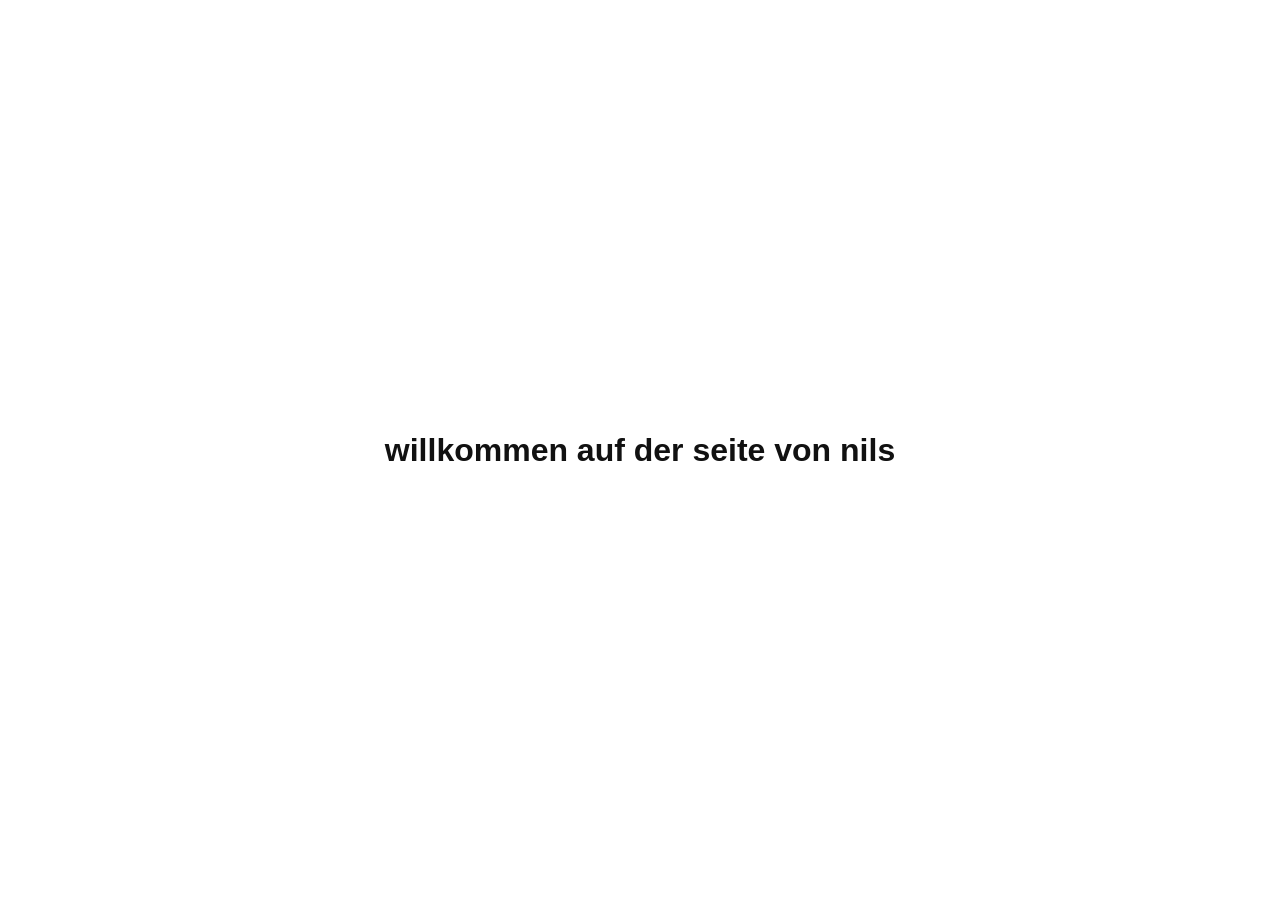
==== index.html @ b1c7a62c "improvement" ====
<!DOCTYPE html>
<html lang="de">
<head>
  <meta charset="UTF-8">
  <meta name="viewport" content="width=device-width, initial-scale=1.0">
  <title>Willkommen</title>
  <style>
    body {
      margin: 0;
      min-height: 100vh;
      display: grid;
      place-items: center;
      font-family: Arial, sans-serif;
      background: #ffffff;
      color: #111111;
    }
  </style>
</head>
<body>
  <h1>willkommen auf der seite von nils</h1>
</body>
</html>
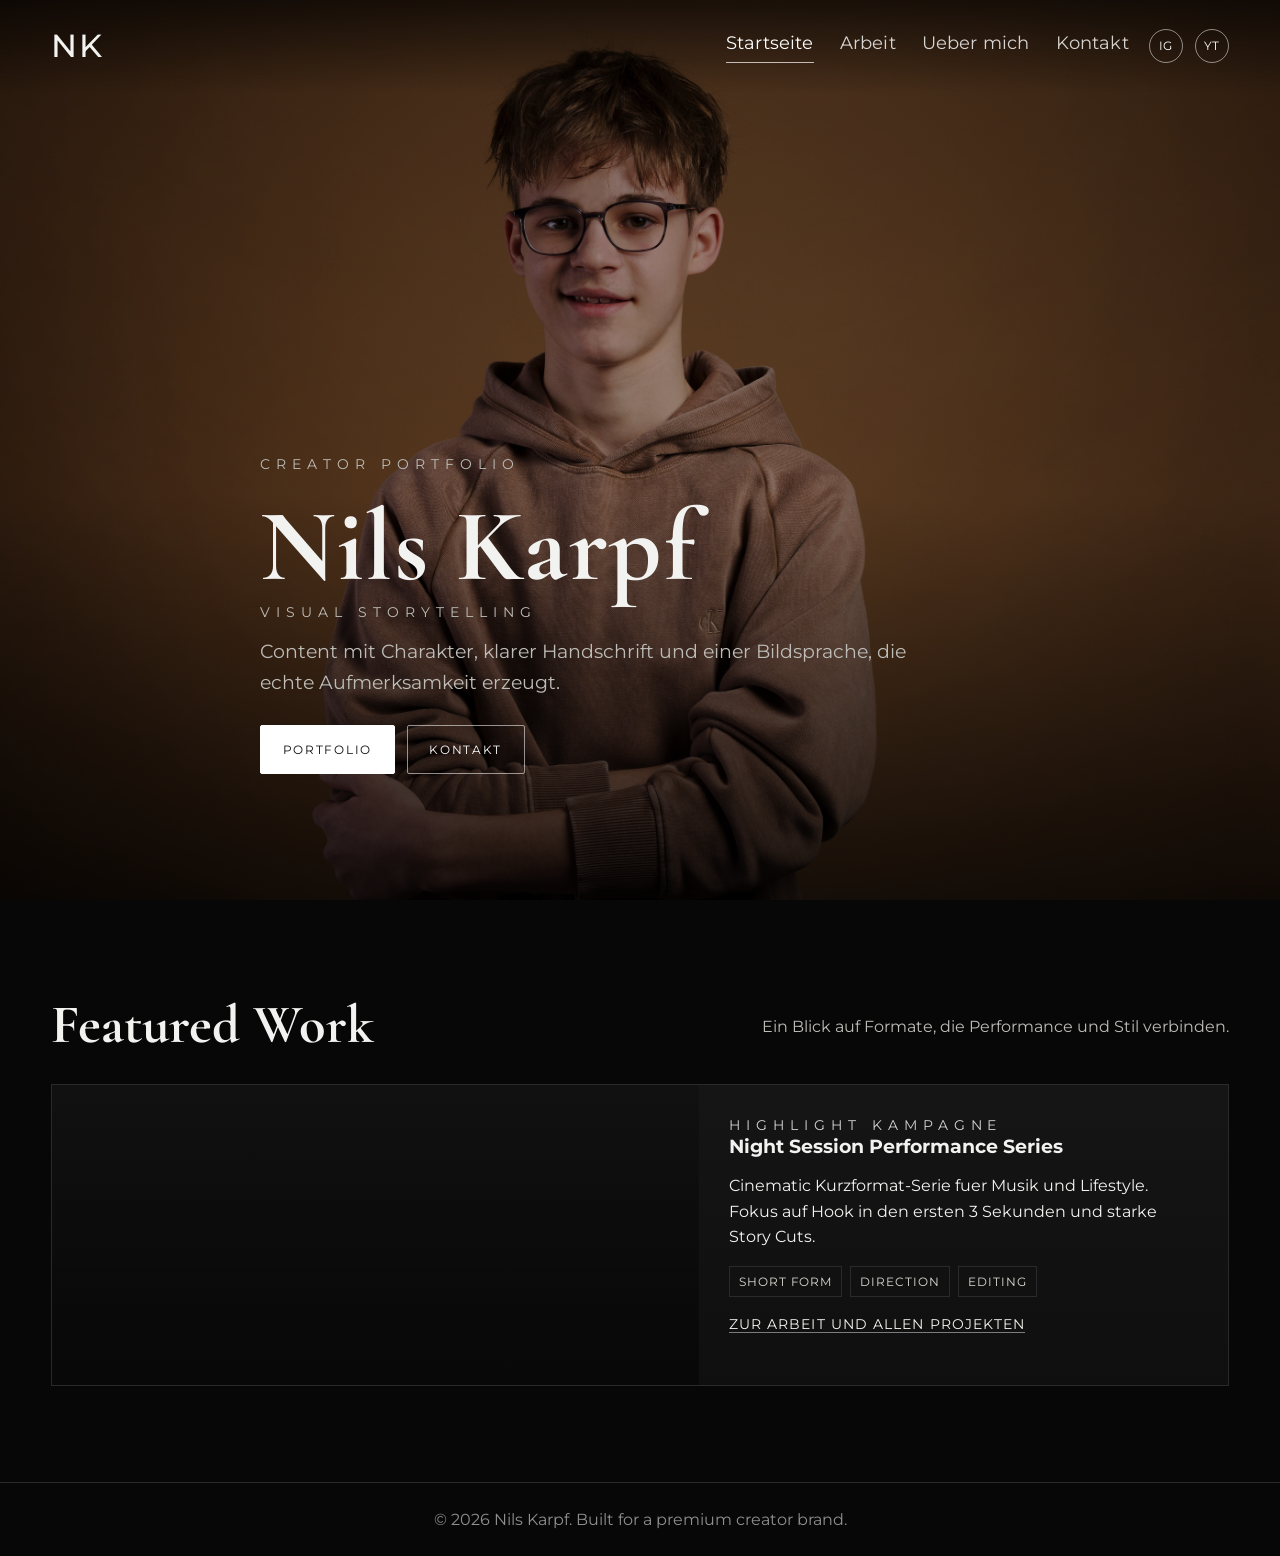
==== commit 6904a654: "improvement" ====
--- a/index.html
+++ b/index.html
@@ -3,20 +3,76 @@
 <head>
   <meta charset="UTF-8">
   <meta name="viewport" content="width=device-width, initial-scale=1.0">
-  <title>Willkommen</title>
-  <style>
-    body {
-      margin: 0;
-      min-height: 100vh;
-      display: grid;
-      place-items: center;
-      font-family: Arial, sans-serif;
-      background: #ffffff;
-      color: #111111;
-    }
-  </style>
+  <meta name="description" content="Nils Karpf - Creator Portfolio mit Video-Work, Kampagnen und Personal Brand.">
+  <title>Nils Karpf | Creator Portfolio</title>
+  <link rel="stylesheet" href="./styles/style.css">
+  <script defer src="./scripts/main.js"></script>
 </head>
 <body>
-  <h1>willkommen auf der seite von nils</h1>
+  <header class="site-header">
+    <div class="container header-row">
+      <a class="brand" href="./index.html">NK</a>
+      <button class="nav-toggle" type="button" aria-expanded="false" aria-controls="main-nav">Menue</button>
+      <nav id="main-nav" class="main-nav" aria-label="Hauptnavigation">
+        <a class="active" href="./index.html">Startseite</a>
+        <a href="./arbeit.html">Arbeit</a>
+        <a href="./ueber-mich.html">Ueber mich</a>
+        <a href="./Kontakt.html">Kontakt</a>
+      </nav>
+      <div class="header-social" aria-label="Social Links">
+        <a href="https://instagram.com" target="_blank" rel="noreferrer">IG</a>
+        <a href="https://youtube.com" target="_blank" rel="noreferrer">YT</a>
+      </div>
+    </div>
+  </header>
+
+  <main>
+    <section class="hero hero-home">
+      <div class="container hero-content" data-reveal>
+        <p class="eyebrow">Creator Portfolio</p>
+        <h1>Nils Karpf</h1>
+        <p class="eyebrow">Visual Storytelling</p>
+        <p class="hero-claim">
+          Content mit Charakter, klarer Handschrift und einer Bildsprache,
+          die echte Aufmerksamkeit erzeugt.
+        </p>
+        <div class="button-row">
+          <a class="btn btn-primary" href="./arbeit.html">Portfolio</a>
+          <a class="btn btn-secondary" href="./Kontakt.html">Kontakt</a>
+        </div>
+      </div>
+    </section>
+
+    <section class="section">
+      <div class="container">
+        <div class="section-head" data-reveal>
+          <h2>Featured Work</h2>
+          <p>Ein Blick auf Formate, die Performance und Stil verbinden.</p>
+        </div>
+
+        <article class="featured-work" data-reveal>
+          <div class="featured-visual" aria-hidden="true"></div>
+          <div class="featured-content">
+            <p class="eyebrow">Highlight Kampagne</p>
+            <h3>Night Session Performance Series</h3>
+            <p>
+              Cinematic Kurzformat-Serie fuer Musik und Lifestyle.
+              Fokus auf Hook in den ersten 3 Sekunden und starke Story Cuts.
+            </p>
+            <div class="tag-list">
+              <span class="tag">Short Form</span>
+              <span class="tag">Direction</span>
+              <span class="tag">Editing</span>
+            </div>
+            <a class="inline-link" href="./arbeit.html">Zur Arbeit und allen Projekten</a>
+          </div>
+        </article>
+      </div>
+    </section>
+  </main>
+
+  <footer class="site-footer">
+    <div class="container">&copy; <span id="year"></span> Nils Karpf. Built for a premium creator brand.</div>
+  </footer>
 </body>
 </html>
--- a/styles/style.css
+++ b/styles/style.css
@@ -0,0 +1,547 @@
+@import url("https://fonts.googleapis.com/css2?family=Montserrat:wght@400;500;600&family=Cormorant+Garamond:wght@500;600&display=swap");
+
+:root {
+  --bg: #070707;
+  --surface: #0f0f10;
+  --surface-soft: #151516;
+  --text: #f2f2f0;
+  --text-muted: #bdbcb7;
+  --line: #2a2a2c;
+  --accent: #ece8dd;
+  --max-width: 1260px;
+}
+
+* {
+  box-sizing: border-box;
+}
+
+html {
+  scroll-behavior: smooth;
+}
+
+body {
+  margin: 0;
+  background: var(--bg);
+  color: var(--text);
+  font-family: "Montserrat", sans-serif;
+  line-height: 1.6;
+}
+
+a {
+  color: inherit;
+  text-decoration: none;
+}
+
+.container {
+  width: min(var(--max-width), 92vw);
+  margin: 0 auto;
+}
+
+.site-header {
+  position: fixed;
+  top: 0;
+  left: 0;
+  right: 0;
+  z-index: 60;
+  background: linear-gradient(to bottom, rgba(0, 0, 0, 0.62), rgba(0, 0, 0, 0));
+}
+
+.header-row {
+  min-height: 92px;
+  display: grid;
+  grid-template-columns: 1fr auto auto;
+  align-items: center;
+  gap: 20px;
+}
+
+.brand {
+  font-size: 2rem;
+  letter-spacing: 0.05em;
+  font-weight: 500;
+}
+
+.brand span {
+  opacity: 0.9;
+}
+
+.main-nav {
+  display: flex;
+  gap: 26px;
+  align-items: center;
+}
+
+.main-nav a {
+  color: rgba(245, 245, 243, 0.85);
+  font-size: 1.13rem;
+  letter-spacing: 0.01em;
+  padding-bottom: 4px;
+  border-bottom: 1px solid transparent;
+  transition: border-color 0.25s ease, color 0.25s ease;
+}
+
+.main-nav a.active,
+.main-nav a:hover {
+  color: #fff;
+  border-color: rgba(255, 255, 255, 0.7);
+}
+
+.header-social {
+  display: flex;
+  gap: 12px;
+}
+
+.header-social a {
+  width: 34px;
+  height: 34px;
+  border: 1px solid rgba(255, 255, 255, 0.5);
+  border-radius: 999px;
+  display: grid;
+  place-items: center;
+  font-size: 0.75rem;
+  color: #fff;
+  letter-spacing: 0.04em;
+}
+
+.nav-toggle {
+  display: none;
+  border: 1px solid rgba(255, 255, 255, 0.5);
+  color: #fff;
+  background: transparent;
+  border-radius: 10px;
+  padding: 6px 10px;
+  font: inherit;
+  cursor: pointer;
+}
+
+.hero,
+.page-hero {
+  position: relative;
+  min-height: 100svh;
+  display: flex;
+  align-items: flex-end;
+  padding-bottom: 14vh;
+  overflow: hidden;
+}
+
+.hero::before,
+.page-hero::before {
+  content: "";
+  position: absolute;
+  inset: 0;
+  background-size: cover;
+  background-position: center;
+  transform: scale(1.02);
+}
+
+.hero::after,
+.page-hero::after {
+  content: "";
+  position: absolute;
+  inset: 0;
+  background: linear-gradient(to top, rgba(0, 0, 0, 0.78), rgba(0, 0, 0, 0.3) 45%, rgba(0, 0, 0, 0.45));
+}
+
+.hero-home::before {
+  background-image: url("../Images/Nils.JPG");
+}
+
+.page-hero-work::before {
+  background-image: url("https://images.unsplash.com/photo-1497032205916-ac775f0649ae?auto=format&fit=crop&w=1800&q=80");
+}
+
+.page-hero-about::before {
+  background-image: url("../Images/Nils_transparent.png");
+  background-size: contain;
+  background-repeat: no-repeat;
+  background-position: 75% 75%;
+}
+
+.page-hero-contact::before {
+  background-image: url("https://images.unsplash.com/photo-1557683316-973673baf926?auto=format&fit=crop&w=1800&q=80");
+}
+
+.hero-content {
+  position: relative;
+  z-index: 2;
+  max-width: 760px;
+}
+
+.eyebrow {
+  margin: 0;
+  color: rgba(255, 255, 255, 0.8);
+  letter-spacing: 0.44em;
+  text-transform: uppercase;
+  font-size: 0.85rem;
+}
+
+h1,
+h2,
+h3 {
+  margin: 0;
+  line-height: 1.1;
+}
+
+h1 {
+  margin-top: 14px;
+  font-family: "Cormorant Garamond", serif;
+  font-size: clamp(3rem, 8vw, 6.6rem);
+  letter-spacing: 0.015em;
+}
+
+h2 {
+  font-family: "Cormorant Garamond", serif;
+  font-size: clamp(2rem, 5vw, 3.4rem);
+}
+
+.hero-content p,
+.section-head p,
+.card-body p,
+.timeline-item span,
+.contact-card p,
+.about-card p {
+  color: var(--text-muted);
+}
+
+.hero-claim {
+  max-width: 52ch;
+  margin: 12px 0 28px;
+  font-size: clamp(1rem, 2vw, 1.2rem);
+}
+
+.button-row {
+  display: flex;
+  flex-wrap: wrap;
+  gap: 12px;
+}
+
+.btn {
+  display: inline-flex;
+  align-items: center;
+  justify-content: center;
+  padding: 0.85rem 1.35rem;
+  border: 1px solid rgba(255, 255, 255, 0.55);
+  border-radius: 2px;
+  text-transform: uppercase;
+  font-size: 0.76rem;
+  letter-spacing: 0.14em;
+  transition: background 0.25s ease, color 0.25s ease, transform 0.25s ease;
+}
+
+.btn-primary {
+  background: #ffffff;
+  color: #0d0d0e;
+  border-color: #ffffff;
+}
+
+.btn-secondary {
+  background: transparent;
+  color: #fff;
+}
+
+.btn:hover {
+  transform: translateY(-2px);
+}
+
+.section {
+  padding: 96px 0;
+}
+
+.section-head {
+  display: flex;
+  justify-content: space-between;
+  align-items: end;
+  gap: 20px;
+  margin-bottom: 28px;
+}
+
+.kpi-grid,
+.portfolio-grid,
+.skills-grid,
+.contact-cards,
+.timeline {
+  display: grid;
+  gap: 16px;
+}
+
+.kpi-grid {
+  grid-template-columns: repeat(3, minmax(0, 1fr));
+  margin-top: 40px;
+}
+
+.kpi-card,
+.featured-work,
+.portfolio-item,
+.about-card,
+.timeline-item,
+.contact-form,
+.contact-card {
+  background: linear-gradient(180deg, var(--surface-soft), var(--surface));
+  border: 1px solid var(--line);
+}
+
+.kpi-card {
+  padding: 18px;
+}
+
+.kpi-card strong {
+  display: block;
+  color: #fff;
+  margin-bottom: 5px;
+  font-size: 1.3rem;
+}
+
+.featured-work {
+  display: grid;
+  grid-template-columns: 1.1fr 0.9fr;
+  overflow: hidden;
+}
+
+.featured-visual {
+  min-height: 300px;
+  background-image: linear-gradient(rgba(0, 0, 0, 0.2), rgba(0, 0, 0, 0.5)),
+    url("https://images.unsplash.com/photo-1516280440614-37939bbacd81?auto=format&fit=crop&w=1400&q=80");
+  background-size: cover;
+  background-position: center;
+}
+
+.featured-content {
+  padding: 30px;
+}
+
+.tag-list {
+  display: flex;
+  flex-wrap: wrap;
+  gap: 8px;
+  margin: 14px 0;
+}
+
+.tag {
+  border: 1px solid var(--line);
+  color: #dcdad2;
+  font-size: 0.75rem;
+  letter-spacing: 0.08em;
+  text-transform: uppercase;
+  padding: 5px 9px;
+}
+
+.inline-link {
+  font-size: 0.85rem;
+  text-transform: uppercase;
+  letter-spacing: 0.08em;
+  color: #f4f4ef;
+  border-bottom: 1px solid rgba(255, 255, 255, 0.45);
+}
+
+.portfolio-controls {
+  margin: 24px 0 18px;
+  display: flex;
+  gap: 10px;
+  flex-wrap: wrap;
+}
+
+.filter-btn {
+  background: transparent;
+  color: var(--text-muted);
+  border: 1px solid var(--line);
+  padding: 8px 12px;
+  letter-spacing: 0.06em;
+  text-transform: uppercase;
+  font-size: 0.72rem;
+  cursor: pointer;
+}
+
+.filter-btn:hover,
+.filter-btn.active {
+  color: #fff;
+  border-color: rgba(255, 255, 255, 0.6);
+}
+
+.portfolio-grid {
+  grid-template-columns: repeat(12, minmax(0, 1fr));
+}
+
+.portfolio-item {
+  grid-column: span 4;
+  transition: transform 0.28s ease, border-color 0.28s ease;
+}
+
+.portfolio-item:hover {
+  transform: translateY(-4px);
+  border-color: rgba(255, 255, 255, 0.38);
+}
+
+.thumb {
+  width: 100%;
+  aspect-ratio: 16 / 10;
+  object-fit: cover;
+  display: block;
+  filter: saturate(90%);
+}
+
+.card-body {
+  padding: 15px;
+}
+
+.card-body h3 {
+  font-size: 1.02rem;
+  margin-bottom: 7px;
+}
+
+.split-grid,
+.contact-wrap {
+  display: grid;
+  grid-template-columns: 1fr 1fr;
+  gap: 20px;
+}
+
+.about-card,
+.contact-form,
+.contact-card,
+.timeline-item {
+  padding: 24px;
+}
+
+.about-image {
+  width: 100%;
+  aspect-ratio: 16 / 10;
+  object-fit: cover;
+  margin-bottom: 16px;
+}
+
+.skills-grid {
+  grid-template-columns: repeat(2, minmax(0, 1fr));
+  margin-top: 20px;
+}
+
+.skill {
+  border: 1px solid var(--line);
+  padding: 12px;
+  color: #d7d5d0;
+}
+
+.timeline {
+  gap: 14px;
+}
+
+.timeline-item strong {
+  display: block;
+  color: #fff;
+  margin-bottom: 4px;
+}
+
+.form-row {
+  display: grid;
+  gap: 8px;
+  margin-bottom: 15px;
+}
+
+label {
+  font-size: 0.9rem;
+  letter-spacing: 0.04em;
+  text-transform: uppercase;
+}
+
+input,
+textarea {
+  width: 100%;
+  border: 1px solid var(--line);
+  background: #0b0b0c;
+  color: #fff;
+  padding: 12px;
+  font: inherit;
+}
+
+input:focus,
+textarea:focus {
+  outline: 1px solid rgba(255, 255, 255, 0.5);
+  border-color: rgba(255, 255, 255, 0.5);
+}
+
+textarea {
+  min-height: 160px;
+  resize: vertical;
+}
+
+.site-footer {
+  border-top: 1px solid var(--line);
+  padding: 24px 0;
+  color: #8f8f8e;
+  text-align: center;
+}
+
+[data-reveal] {
+  opacity: 0;
+  transform: translateY(18px);
+  transition: opacity 0.7s ease, transform 0.7s ease;
+}
+
+[data-reveal].is-visible {
+  opacity: 1;
+  transform: translateY(0);
+}
+
+@media (max-width: 980px) {
+  .header-row {
+    grid-template-columns: 1fr auto auto;
+  }
+
+  .featured-work,
+  .split-grid,
+  .contact-wrap {
+    grid-template-columns: 1fr;
+  }
+
+  .portfolio-item {
+    grid-column: span 6;
+  }
+}
+
+@media (max-width: 780px) {
+  .header-row {
+    position: relative;
+    grid-template-columns: 1fr auto;
+  }
+
+  .nav-toggle {
+    display: inline-flex;
+  }
+
+  .main-nav {
+    position: absolute;
+    top: calc(100% + 8px);
+    right: 0;
+    min-width: 220px;
+    display: none;
+    flex-direction: column;
+    align-items: flex-start;
+    padding: 12px;
+    background: rgba(10, 10, 10, 0.95);
+    border: 1px solid var(--line);
+  }
+
+  .main-nav.open {
+    display: flex;
+  }
+
+  .header-social {
+    display: none;
+  }
+
+  .kpi-grid {
+    grid-template-columns: 1fr;
+  }
+
+  .portfolio-item {
+    grid-column: span 12;
+  }
+
+  .hero,
+  .page-hero {
+    min-height: 86svh;
+    padding-bottom: 11vh;
+  }
+
+  .eyebrow {
+    letter-spacing: 0.22em;
+  }
+}
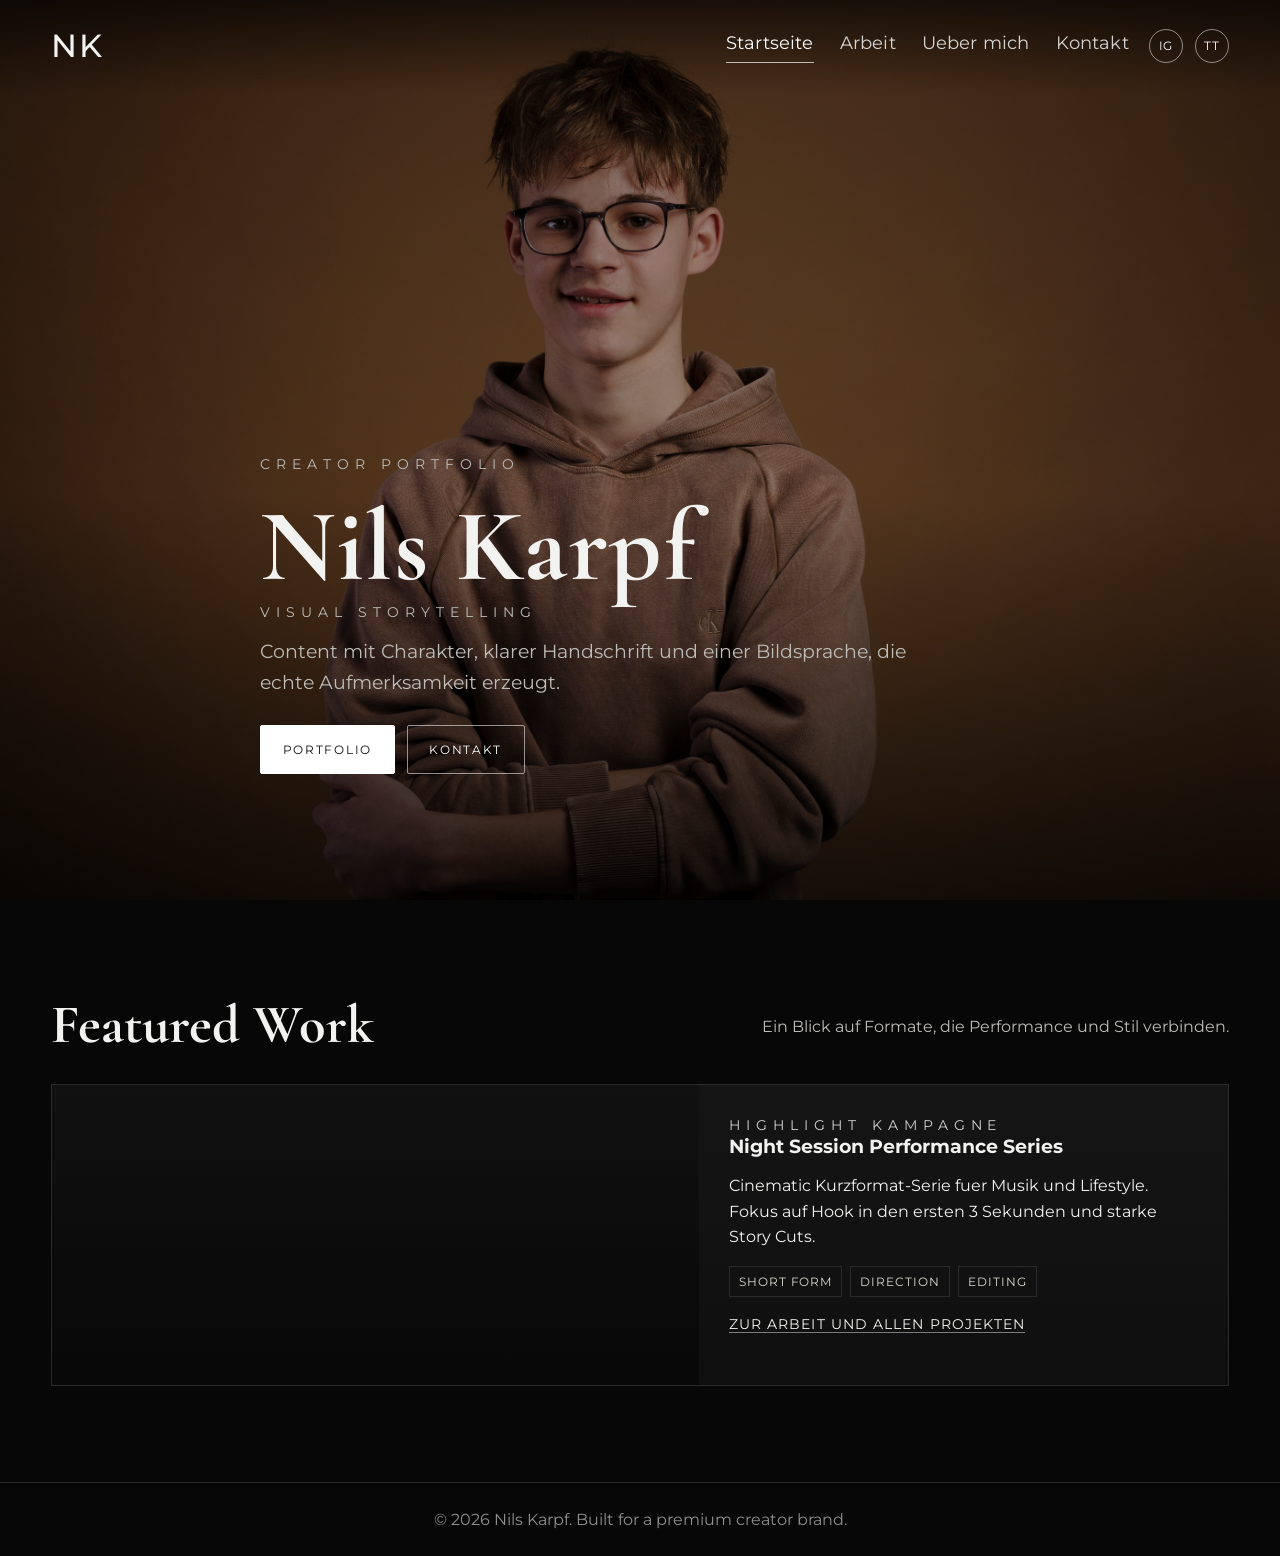
==== commit 57a91cab: "Update portfolio design and media" ====
--- a/index.html
+++ b/index.html
@@ -21,7 +21,7 @@
       </nav>
       <div class="header-social" aria-label="Social Links">
         <a href="https://instagram.com" target="_blank" rel="noreferrer">IG</a>
-        <a href="https://youtube.com" target="_blank" rel="noreferrer">YT</a>
+        <a href="https://tiktok.com" target="_blank" rel="noreferrer">TT</a>
       </div>
     </div>
   </header>
--- a/styles/style.css
+++ b/styles/style.css
@@ -146,7 +146,7 @@
 }
 
 .page-hero-work::before {
-  background-image: url("https://images.unsplash.com/photo-1497032205916-ac775f0649ae?auto=format&fit=crop&w=1800&q=80");
+  background-image: url("../Images/image00003.jpeg");
 }
 
 .page-hero-about::before {
@@ -157,7 +157,7 @@
 }
 
 .page-hero-contact::before {
-  background-image: url("https://images.unsplash.com/photo-1557683316-973673baf926?auto=format&fit=crop&w=1800&q=80");
+  background-image: url("../Images/image00004.jpeg");
 }
 
 .hero-content {
@@ -299,7 +299,7 @@
 .featured-visual {
   min-height: 300px;
   background-image: linear-gradient(rgba(0, 0, 0, 0.2), rgba(0, 0, 0, 0.5)),
-    url("https://images.unsplash.com/photo-1516280440614-37939bbacd81?auto=format&fit=crop&w=1400&q=80");
+    url("../Images/image00005.jpeg");
   background-size: cover;
   background-position: center;
 }
@@ -399,6 +399,26 @@
 .contact-card,
 .timeline-item {
   padding: 24px;
+}
+
+.contact-media {
+  padding: 24px;
+  background: linear-gradient(180deg, var(--surface-soft), var(--surface));
+  border: 1px solid var(--line);
+}
+
+.contact-media video,
+.contact-media img {
+  width: 100%;
+  aspect-ratio: 16 / 10;
+  object-fit: cover;
+  display: block;
+  border: 1px solid var(--line);
+  margin-bottom: 12px;
+}
+
+.contact-media h3 {
+  margin-bottom: 8px;
 }
 
 .about-image {
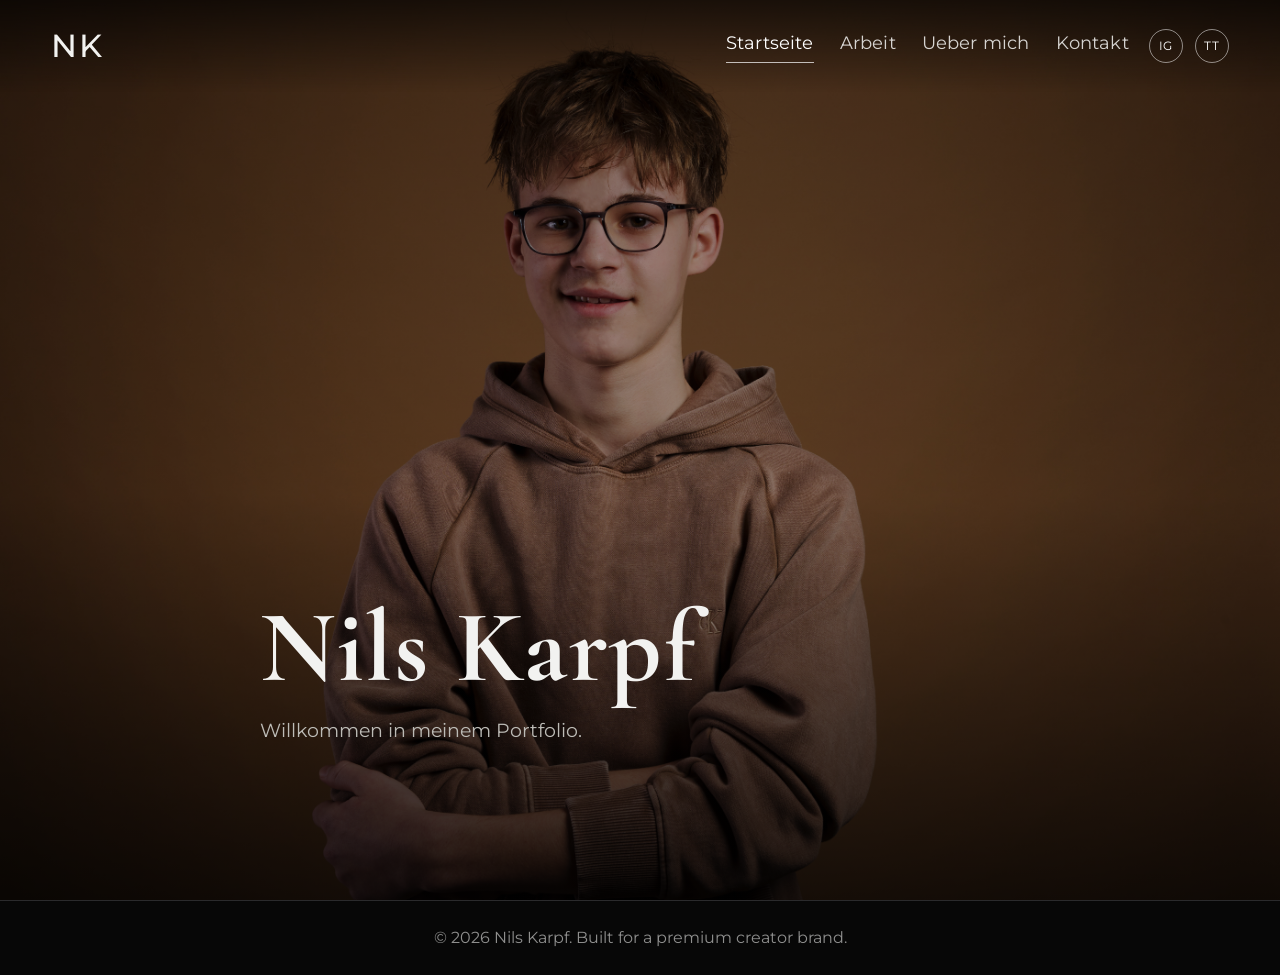
==== commit d5e3b6de: "improvement" ====
--- a/index.html
+++ b/index.html
@@ -29,44 +29,8 @@
   <main>
     <section class="hero hero-home">
       <div class="container hero-content" data-reveal>
-        <p class="eyebrow">Creator Portfolio</p>
         <h1>Nils Karpf</h1>
-        <p class="eyebrow">Visual Storytelling</p>
-        <p class="hero-claim">
-          Content mit Charakter, klarer Handschrift und einer Bildsprache,
-          die echte Aufmerksamkeit erzeugt.
-        </p>
-        <div class="button-row">
-          <a class="btn btn-primary" href="./arbeit.html">Portfolio</a>
-          <a class="btn btn-secondary" href="./Kontakt.html">Kontakt</a>
-        </div>
-      </div>
-    </section>
-
-    <section class="section">
-      <div class="container">
-        <div class="section-head" data-reveal>
-          <h2>Featured Work</h2>
-          <p>Ein Blick auf Formate, die Performance und Stil verbinden.</p>
-        </div>
-
-        <article class="featured-work" data-reveal>
-          <div class="featured-visual" aria-hidden="true"></div>
-          <div class="featured-content">
-            <p class="eyebrow">Highlight Kampagne</p>
-            <h3>Night Session Performance Series</h3>
-            <p>
-              Cinematic Kurzformat-Serie fuer Musik und Lifestyle.
-              Fokus auf Hook in den ersten 3 Sekunden und starke Story Cuts.
-            </p>
-            <div class="tag-list">
-              <span class="tag">Short Form</span>
-              <span class="tag">Direction</span>
-              <span class="tag">Editing</span>
-            </div>
-            <a class="inline-link" href="./arbeit.html">Zur Arbeit und allen Projekten</a>
-          </div>
-        </article>
+        <p class="hero-claim">Willkommen in meinem Portfolio.</p>
       </div>
     </section>
   </main>
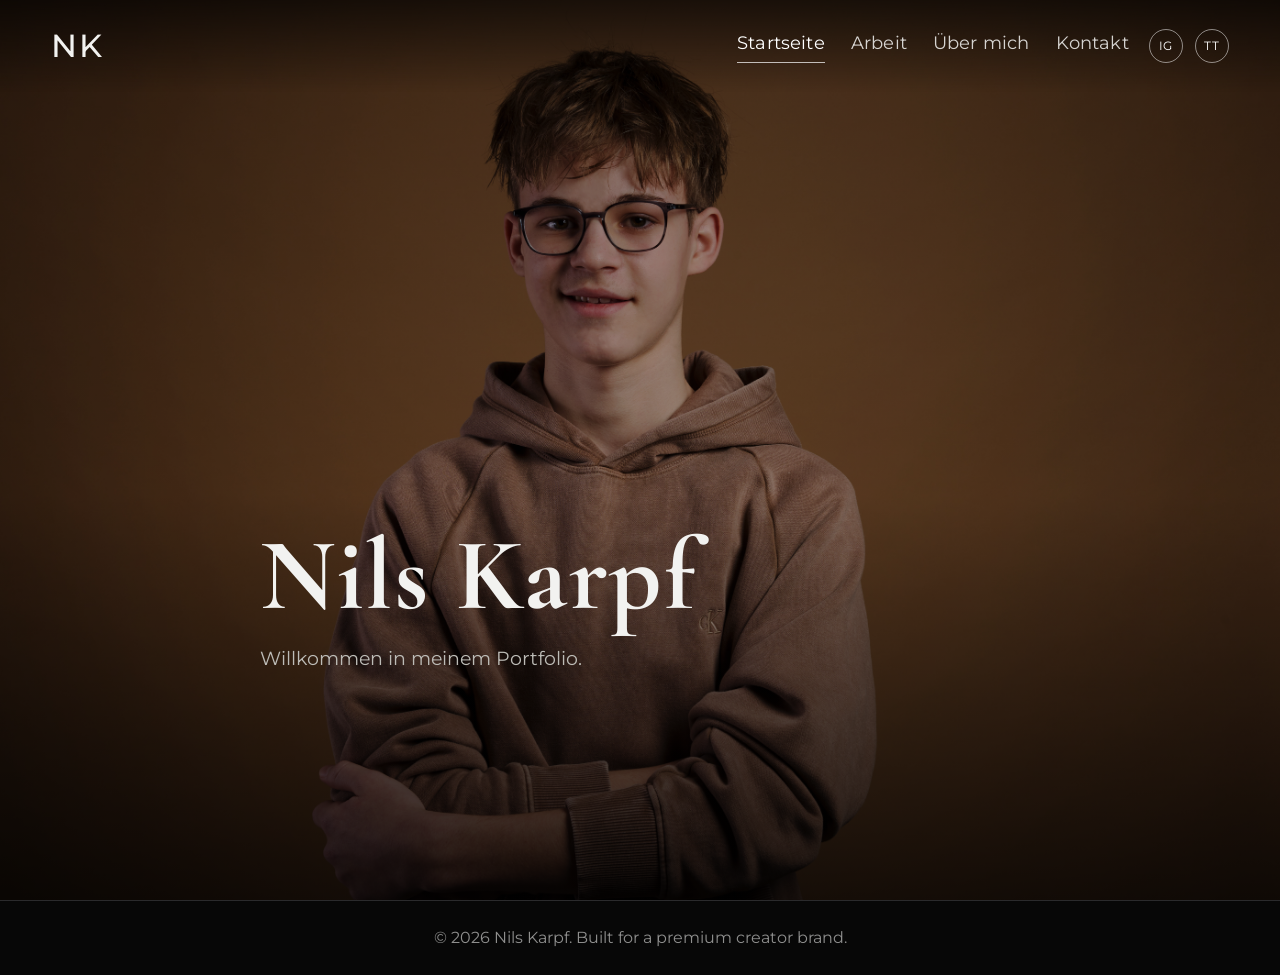
==== commit 4ffb729d: "improvement" ====
--- a/index.html
+++ b/index.html
@@ -16,7 +16,7 @@
       <nav id="main-nav" class="main-nav" aria-label="Hauptnavigation">
         <a class="active" href="./index.html">Startseite</a>
         <a href="./arbeit.html">Arbeit</a>
-        <a href="./ueber-mich.html">Ueber mich</a>
+        <a href="./ueber-mich.html">Über mich</a>
         <a href="./Kontakt.html">Kontakt</a>
       </nav>
       <div class="header-social" aria-label="Social Links">
--- a/styles/style.css
+++ b/styles/style.css
@@ -164,6 +164,11 @@
   position: relative;
   z-index: 2;
   max-width: 760px;
+}
+
+.hero-home .hero-content,
+.page-hero-work .hero-content {
+  margin-bottom: 8vh;
 }
 
 .eyebrow {
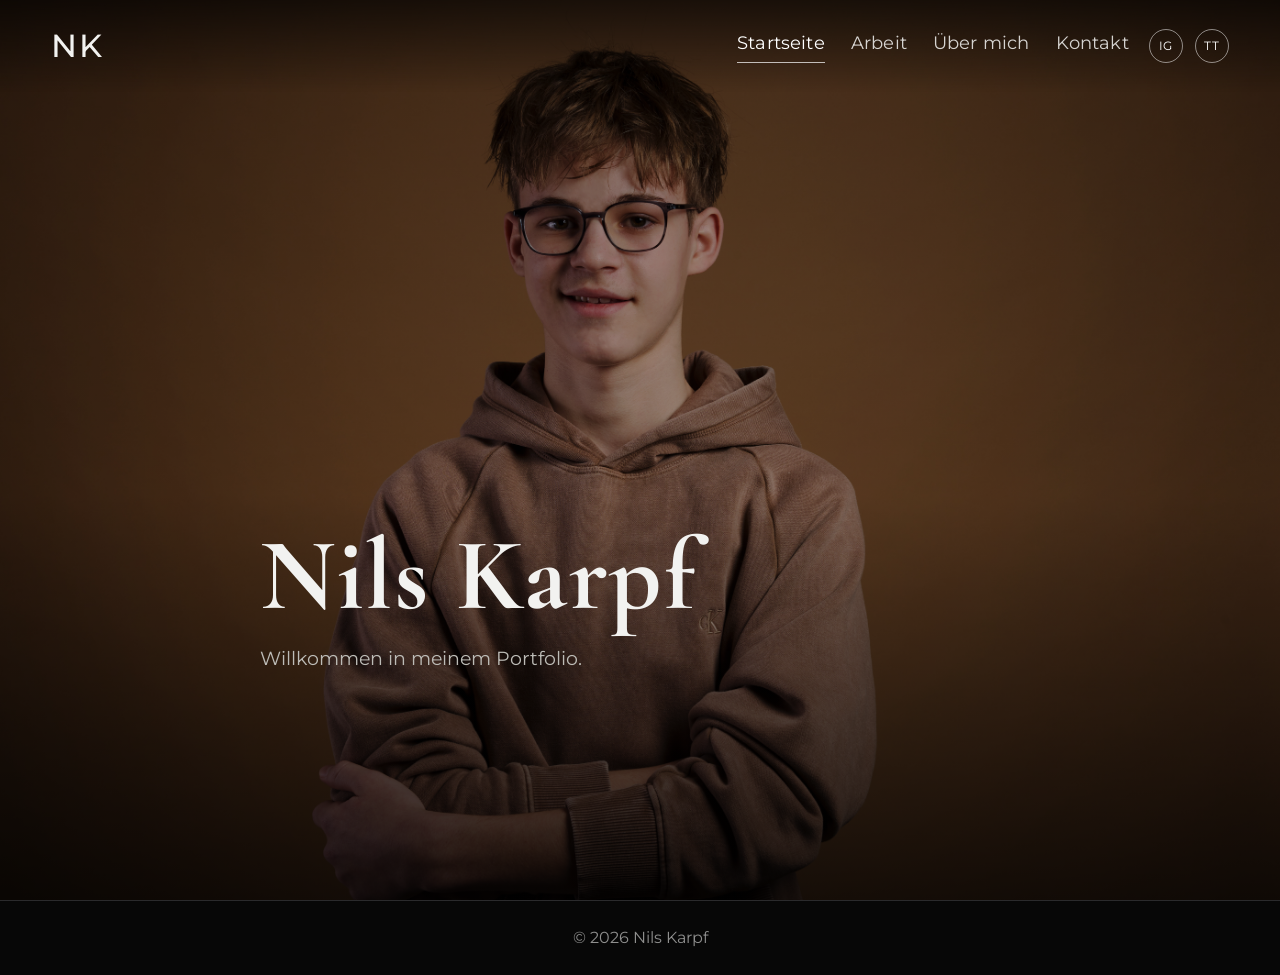
==== commit b2073fff: "improvement" ====
--- a/index.html
+++ b/index.html
@@ -36,7 +36,7 @@
   </main>
 
   <footer class="site-footer">
-    <div class="container">&copy; <span id="year"></span> Nils Karpf. Built for a premium creator brand.</div>
+    <div class="container">&copy; <span id="year"></span> Nils Karpf</div>
   </footer>
 </body>
 </html>
--- a/styles/style.css
+++ b/styles/style.css
@@ -150,7 +150,7 @@
 }
 
 .page-hero-about::before {
-  background-image: url("../Images/Nils_transparent.png");
+  background-image: linear-gradient(rgba(97, 58, 34, 0.72), rgba(63, 35, 20, 0.72)), url("../Images/Nils_transparent.png");
   background-size: contain;
   background-repeat: no-repeat;
   background-position: 75% 75%;
